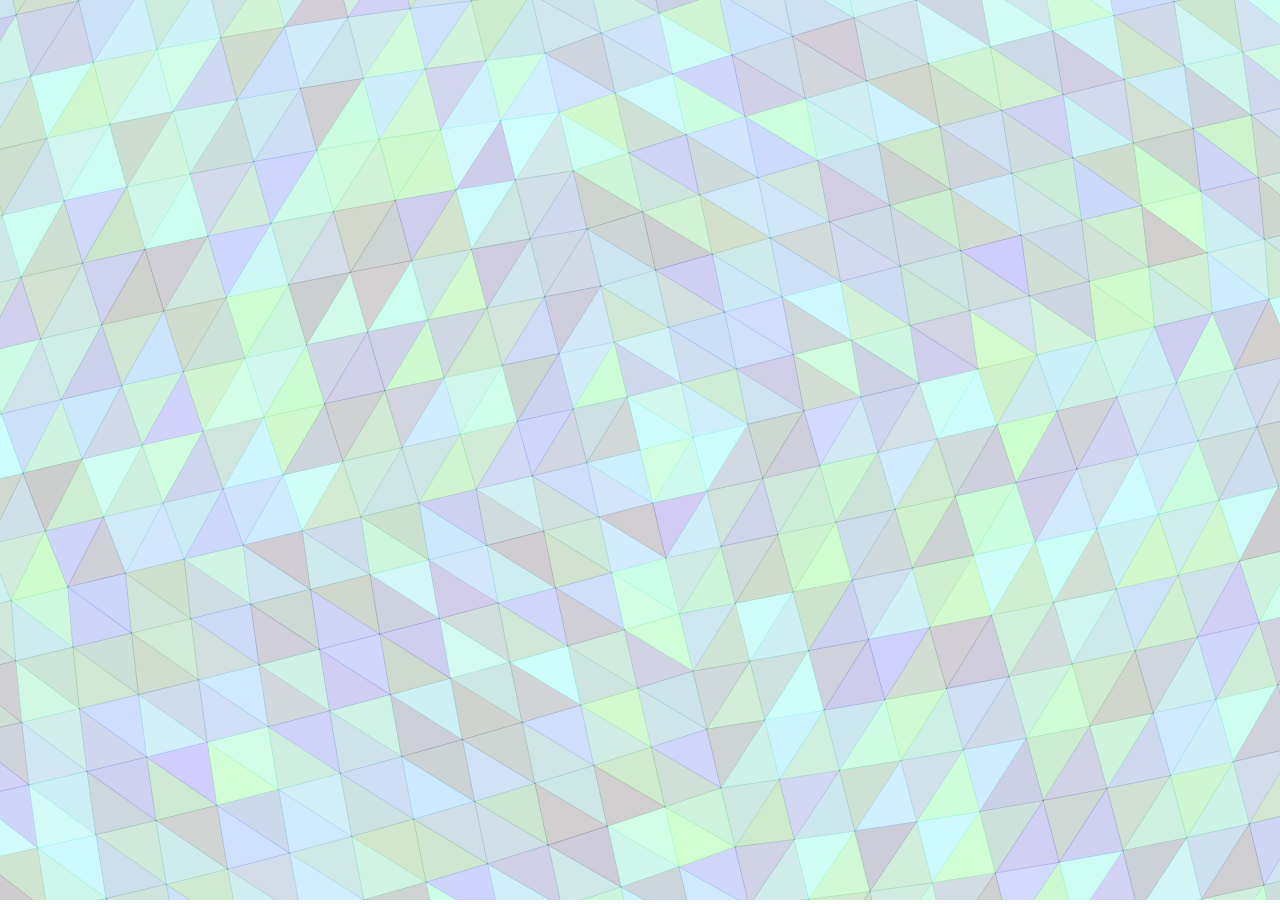
==== obj4.html @ 40b76c37 "com" ====
<!DOCTYPE html>
<html>
  <head>
    <meta charset="UTF-8">
    <title>
      Test
    </title>
    <link rel="stylesheet" href="css/normalize.css">
    <link rel="stylesheet" href="css/styles.css">
    </head>
  <body>




    <script src="js/jquery-1.10.2.min.js"></script>
    <script src="js/jquery-migrate-1.2.1.min.js"></script>
    <script src="js/mousewheel.js"></script>
    <script src="js/three.min.js"></script>

    <script>

    var camera, scene, renderer;
    var geometry, material, mesh;


    init();
    animate();

    function init() {

        camera = new THREE.PerspectiveCamera(75, window.innerWidth / window.innerHeight, 1, 10000);
        camera.position.z = 1000;

        scene = new THREE.Scene();

        //geometry = new THREE.CubeGeometry(200, 200, 200);

        geometry = new THREE.OctahedronGeometry(400, 6);


        for ( var i = 0; i < geometry.faces.length; i++ ) {

            var hex = Math.random() * 0x222222;

            //console.log(hex)

            geometry.faces[i].color.setHex( hex );


            //geometry.faces[ i ][ i + 1 ].color.setHex( hex );

        }

        material = new THREE.MeshBasicMaterial({
            //color: '#F2A6B7',
           // wireframe: false,
           // wireframeLinewidth:2

           vertexColors: THREE.FaceColors, overdraw: 0.5, opacity:0.2

        });

        mesh = new THREE.Mesh(geometry, material);
        mesh.position.z = 500;
        scene.add(mesh);


        renderer = new THREE.CanvasRenderer();
        renderer.setSize(window.innerWidth, window.innerHeight);

        document.body.appendChild(renderer.domElement);

    }

    function animate() {
        requestAnimationFrame(animate);
        mesh.rotation.z += 0.005;
        //mesh.position.z += 1;
        mesh.scale.x += .01;
        mesh.scale.y += .01;
        // mesh.scale.z += .00000004;



        // mesh.scale.y -= .0005;
        // mesh.scale.y -= .0003;
        renderer.render(scene, camera);

    }













    </script>


  </body>
</html>
---- css/styles.css ----
@charset "utf-8";
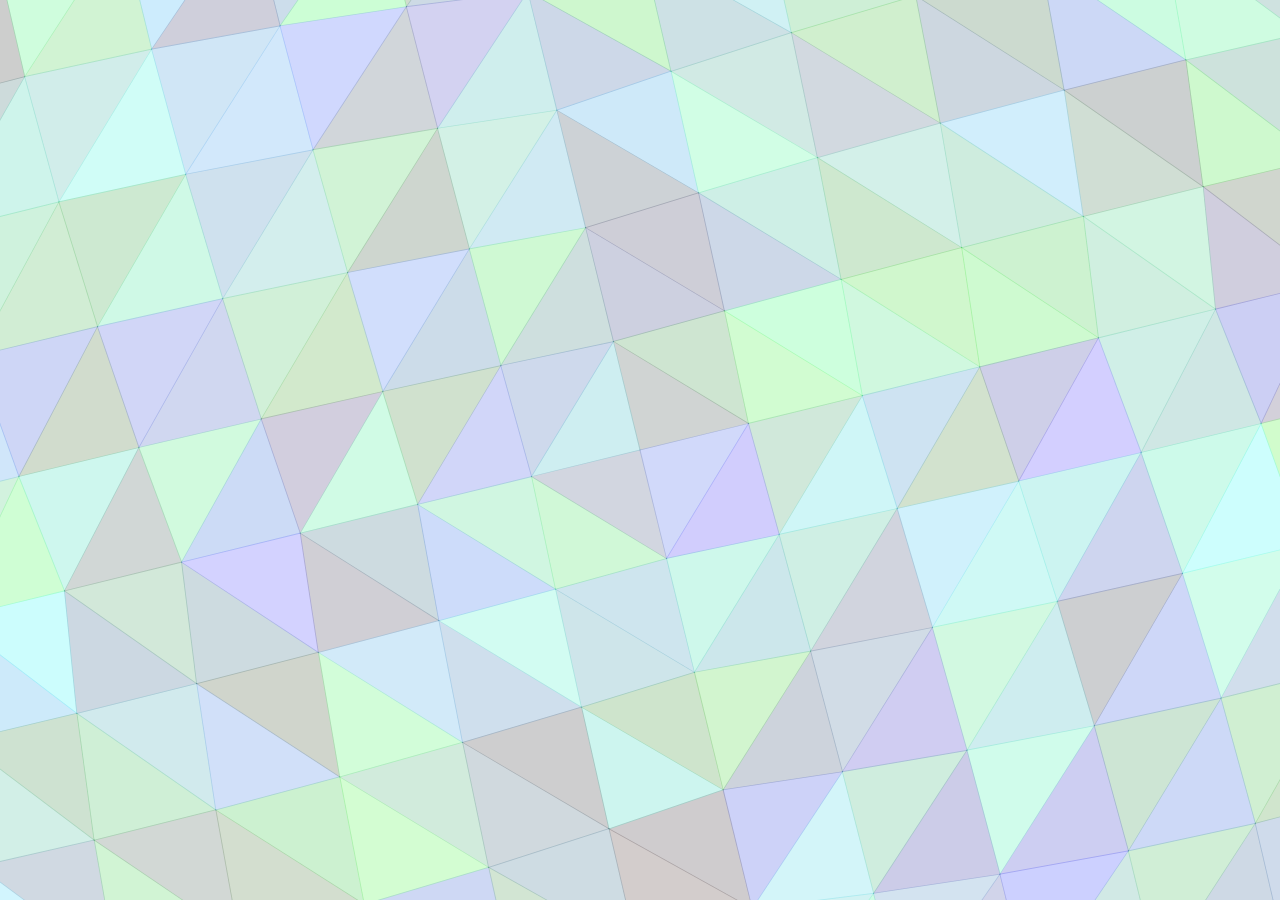
==== commit 0fe5f923: "commit 2" ====
--- a/obj4.html
+++ b/obj4.html
@@ -14,7 +14,7 @@
 
 
     <script src="js/jquery-1.10.2.min.js"></script>
-    <script src="js/jquery-migrate-1.2.1.min.js"></script>
+  <!--   // <script src="js/jquery-migrate-1.2.1.min.js"></script> -->
     <script src="js/mousewheel.js"></script>
     <script src="js/three.min.js"></script>
 
@@ -36,14 +36,14 @@
 
         //geometry = new THREE.CubeGeometry(200, 200, 200);
 
-        geometry = new THREE.OctahedronGeometry(400, 6);
+        geometry = new THREE.OctahedronGeometry(400, 5);
 
 
         for ( var i = 0; i < geometry.faces.length; i++ ) {
 
             var hex = Math.random() * 0x222222;
 
-            //console.log(hex)
+            console.log(geometry.faces)
 
             geometry.faces[i].color.setHex( hex );
 
@@ -51,6 +51,9 @@
             //geometry.faces[ i ][ i + 1 ].color.setHex( hex );
 
         }
+
+
+
 
         material = new THREE.MeshBasicMaterial({
             //color: '#F2A6B7',
